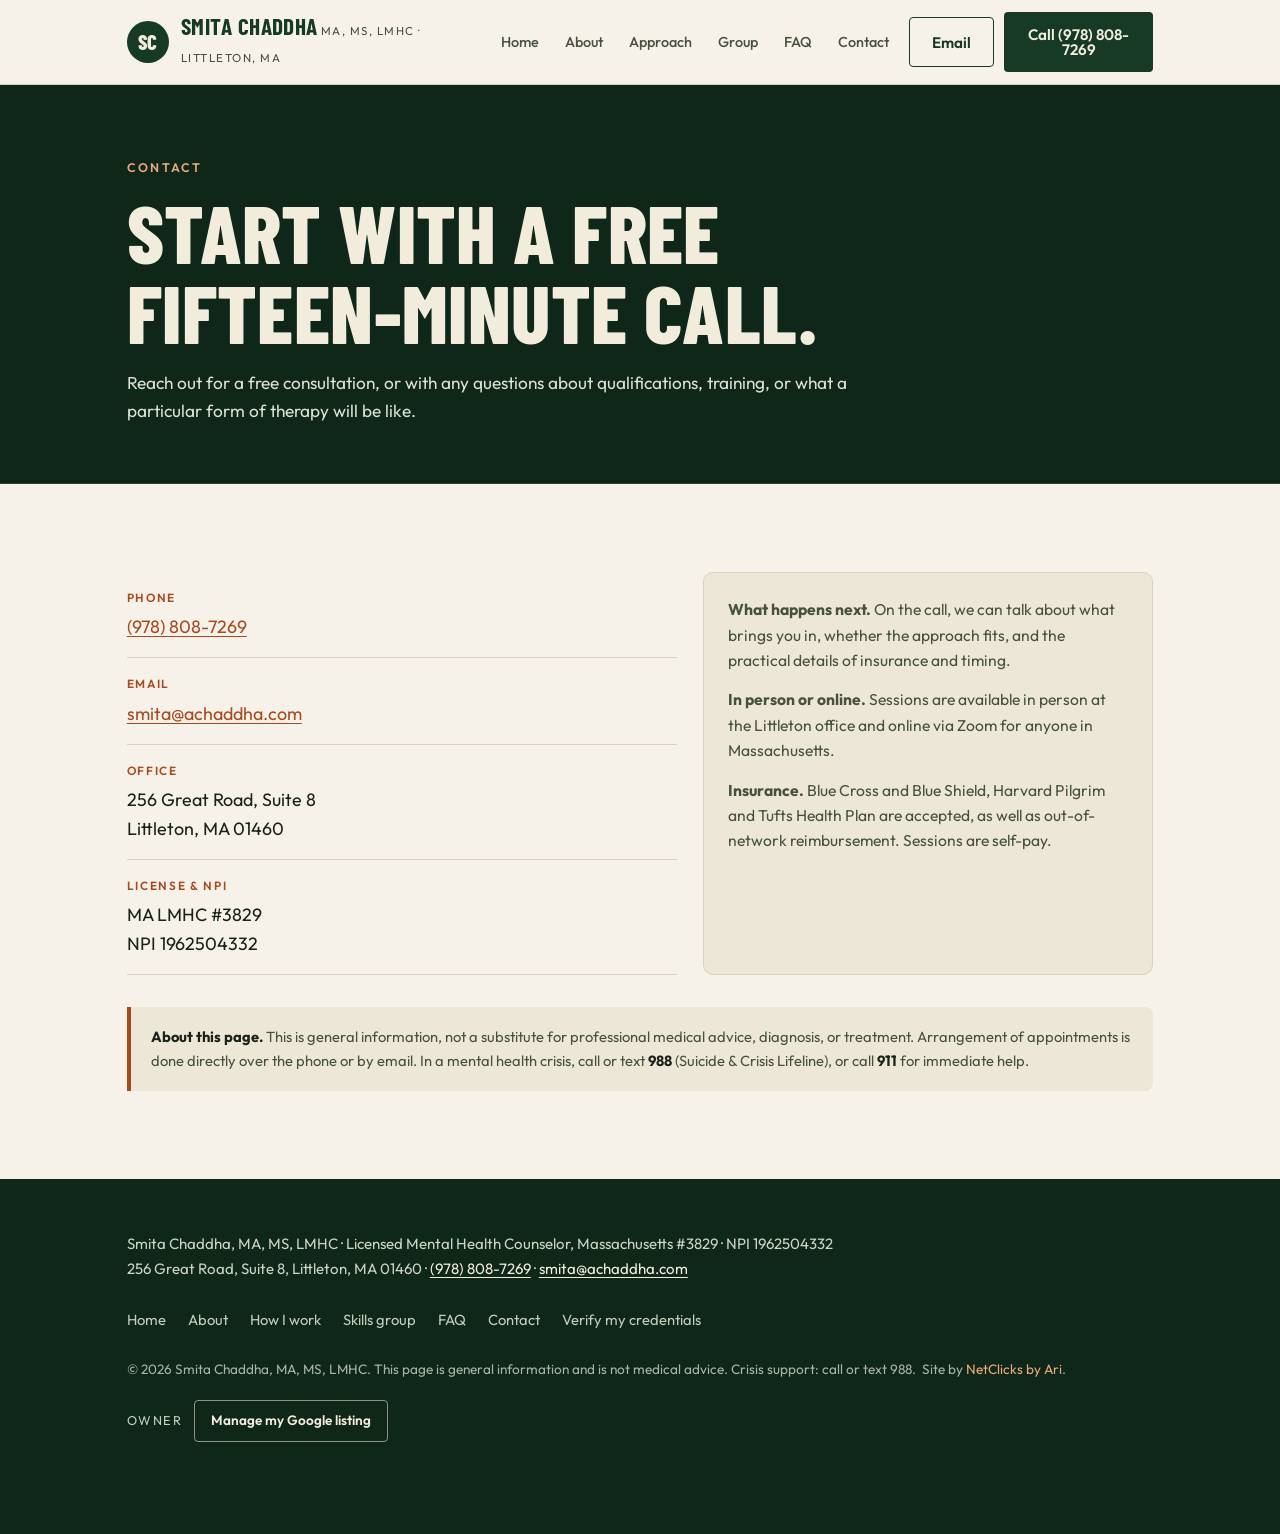
==== contact.html @ 4974ed4e "Create v2 site: trauma-first, no fees page, self-pay, no sliding scale/languages/ages, BU kept, onli" ====
<!DOCTYPE html>
<html lang="en">
<head>
<meta charset="UTF-8">
<meta name="viewport" content="width=device-width, initial-scale=1.0">
<title>Contact — Smita Chaddha, LMHC, Littleton MA</title>
<meta name="description" content="Contact Smita Chaddha, MA, MS, LMHC at 256 Great Road, Suite 8, Littleton, MA 01460. Call (978) 808-7269 or email smita@achaddha.com for a free 15-minute consultation.">
<link rel="canonical" href="https://ari-builds.github.io/smita-chaddha-v2/contact.html">
<meta property="og:type" content="website">
<meta property="og:site_name" content="Smita Chaddha, MA, MS, LMHC">
<meta property="og:title" content="Contact">
<meta property="og:description" content="Call (978) 808-7269 or email smita@achaddha.com for a free 15-minute consultation in Littleton, MA.">
<meta property="og:url" content="https://ari-builds.github.io/smita-chaddha-v2/contact.html">
<meta property="og:image" content="https://ari-builds.github.io/smita-chaddha-v2/assets/og-image.jpg">
<meta name="theme-color" content="#173A26">
<meta name="geo.region" content="US-MA">
<meta name="geo.placename" content="Littleton, Massachusetts">
<link rel="icon" href="favicon.svg" type="image/svg+xml">
<link rel="preconnect" href="https://fonts.googleapis.com">
<link rel="preconnect" href="https://fonts.gstatic.com" crossorigin>
<link rel="stylesheet" href="https://fonts.googleapis.com/css2?family=Barlow+Condensed:wght@600;700;800&family=Outfit:wght@400;500;600;700&display=swap">
<link rel="stylesheet" href="styles.css">
<script>
document.documentElement.classList.add('reveal');
window.__revealFailsafe = setTimeout(function () {
  document.documentElement.classList.remove('reveal');
}, 3000);
</script>
</head>
<body>

<a class="skip" href="#main">Skip to content</a>

<header class="site-header">
  <div class="bar">
    <a class="brand" href="index.html" aria-label="Smita Chaddha, LMHC — home">
      <span class="mark" aria-hidden="true">SC</span>
      <span>
        <span class="name">Smita Chaddha</span>
        <span class="sub">MA, MS, LMHC · Littleton, MA</span>
      </span>
    </a>
    <nav class="site-nav" aria-label="Primary">
      <a href="index.html">Home</a>
      <a href="about.html">About</a>
      <a href="approach.html">Approach</a>
      <a href="group.html">Group</a>
      <a href="faq.html">FAQ</a>
      <a href="contact.html" aria-current="page">Contact</a>
    </nav>
    <div class="head-actions">
      <a class="btn btn-outline" href="mailto:smita@achaddha.com">Email</a>
      <a class="btn btn-green" href="tel:+19788087269">Call (978) 808-7269</a>
      <button id="menuBtn" type="button" aria-label="Open menu" aria-expanded="false" aria-controls="mobileMenu">
        <svg width="22" height="16" viewBox="0 0 22 16" fill="none" aria-hidden="true"><path d="M1 1h20M1 8h20M1 15h20" stroke="currentColor" stroke-width="2" stroke-linecap="round"/></svg>
      </button>
    </div>
  </div>
</header>

<div class="mobile-menu" id="mobileMenu" aria-hidden="true">
  <div class="mm-head">
    <div class="mm-title">Smita Chaddha, LMHC</div>
    <button id="menuClose" type="button" aria-label="Close menu">&#10005;</button>
  </div>
  <nav class="mm-links" aria-label="Mobile">
    <a href="index.html">Home</a>
    <a href="about.html">About</a>
    <a href="approach.html">Approach</a>
    <a href="group.html">Group</a>
    <a href="faq.html">FAQ</a>
    <a href="contact.html">Contact</a>
  </nav>
  <div class="mm-cta">
    <a class="btn btn-solid" href="tel:+19788087269">Call</a>
    <a class="btn btn-ghost-light" href="mailto:smita@achaddha.com">Email</a>
  </div>
  <div class="mm-phone">(978) 808-7269 · Littleton, MA</div>
</div>

<main id="main">

<section class="page-hero" aria-labelledby="contact-title">
  <div class="container">
    <p class="kicker">Contact</p>
    <h1 id="contact-title">Start with a free fifteen-minute call.</h1>
    <p class="page-lede">Reach out for a free consultation, or with any questions about qualifications, training, or what a particular form of therapy will be like.</p>
  </div>
</section>

<section class="section" id="contact">
  <div class="container">
    <div class="contact-grid">
      <div class="rv">
        <div class="contact-block"><div class="label">Phone</div><div class="value"><a href="tel:+19788087269">(978) 808-7269</a></div></div>
        <div class="contact-block"><div class="label">Email</div><div class="value"><a href="mailto:smita@achaddha.com">smita@achaddha.com</a></div></div>
        <div class="contact-block"><div class="label">Office</div><div class="value">256 Great Road, Suite 8<br>Littleton, MA 01460</div></div>
        <div class="contact-block"><div class="label">License &amp; NPI</div><div class="value">MA LMHC #3829<br>NPI 1962504332</div></div>
      </div>
      <div class="note-box rv">
        <p><strong>What happens next.</strong> On the call, we can talk about what brings you in, whether the approach fits, and the practical details of insurance and timing.</p>
        <p><strong>In person or online.</strong> Sessions are available in person at the Littleton office and online via Zoom for anyone in Massachusetts.</p>
        <p><strong>Insurance.</strong> Blue Cross and Blue Shield, Harvard Pilgrim and Tufts Health Plan are accepted, as well as out-of-network reimbursement. Sessions are self-pay.</p>
      </div>
    </div>
    <p class="disclaimer">
      <strong>About this page.</strong> This is general information, not a substitute for professional medical advice, diagnosis, or treatment. Arrangement of appointments is done directly over the phone or by email. In a mental health crisis, call or text <strong>988</strong> (Suicide &amp; Crisis Lifeline), or call <strong>911</strong> for immediate help.
    </p>
  </div>
</section>

</main>

<footer class="site-footer">
  <div class="container">
    <div class="nap">
      Smita Chaddha, MA, MS, LMHC · Licensed Mental Health Counselor, Massachusetts #3829 · NPI 1962504332<br>
      256 Great Road, Suite 8, Littleton, MA 01460 · <a href="tel:+19788087269">(978) 808-7269</a> · <a href="mailto:smita@achaddha.com">smita@achaddha.com</a>
    </div>
    <div class="footer-links">
      <a href="index.html">Home</a><a href="about.html">About</a><a href="approach.html">How I work</a><a href="group.html">Skills group</a>
      <a href="faq.html">FAQ</a><a href="contact.html">Contact</a>
      <a href="verify.html">Verify my credentials</a>
    </div>
    <p class="colophon">&copy; <span id="year">2026</span> Smita Chaddha, MA, MS, LMHC. This page is general information and is not medical advice. Crisis support: call or text 988.&nbsp; Site by <a href="https://netclicksbyari.tech" target="_blank" rel="noopener">NetClicks by Ari</a>.</p>
    <div class="owner-tools">
      <span class="owner-label" id="owner-label">Owner</span>
      <a class="btn btn-ghost-light" href="https://business.google.com/" target="_blank" rel="noopener" aria-describedby="owner-label">Manage my Google listing</a>
    </div>
  </div>
</footer>

<div class="mobile-bar">
  <a class="btn btn-solid" href="tel:+19788087269">Call (978) 808-7269</a>
  <a class="btn btn-ghost-light" href="mailto:smita@achaddha.com">Email</a>
</div>

<script src="site.js" defer></script>

</body>
</html>
---- styles.css ----
/* ==========================================================================
   Smita Chaddha, MA, MS, LMHC - shared design system
   Palette: deep evergreen + warm cream + accessible clay accent.
   Layout & type language adapted from the Nevan / Repairs-N-Moore builds:
   sticky blurred header, condensed display type, card grids, dark feature
   bands, full-screen mobile menu, sticky mobile call bar.
   All text/background pairs verified for WCAG AA contrast.
   ========================================================================== */

:root{
  --paper:#F6F2E9;
  --paper-2:#EDE7D8;
  --ink:#182219;
  --ink-soft:#46523F;
  --line:#DAD2BE;
  --line-strong:#C9BFAD;
  --evergreen:#173A26;
  --evergreen-2:#0F2718;
  --cream:#F2ECDD;
  --cream-soft:#C3CEBB;
  --accent:#A84A20;
  --accent-hover:#8A3A15;
  --accent-light:#E9A87E;
  --radius:4px;
  --maxw:1180px;
  --pad:6%;
  --shadow:0 1px 2px rgba(24,34,25,.05), 0 18px 40px -24px rgba(24,34,25,.25);
  --font-display:"Barlow Condensed",Impact,system-ui,sans-serif;
  --font-body:"Outfit",system-ui,-apple-system,"Segoe UI",Roboto,Arial,sans-serif;
}

*{box-sizing:border-box;}
html{scroll-behavior:smooth;scroll-padding-top:96px;}
body{
  margin:0;background:var(--paper);color:var(--ink);
  font:400 1.02rem/1.62 var(--font-body);
  -webkit-font-smoothing:antialiased;text-rendering:optimizeLegibility;
  overflow-x:hidden;
}
img{display:block;max-width:100%;}
a{color:var(--accent);text-decoration-thickness:1px;text-underline-offset:3px;}
a:hover{color:var(--accent-hover);}
:focus-visible{outline:3px solid var(--accent);outline-offset:3px;border-radius:3px;}

h1,h2,h3,h4{
  font-family:var(--font-display);font-weight:700;color:var(--evergreen);
  margin:0;line-height:.98;letter-spacing:.005em;text-transform:uppercase;
}
h1{font-size:clamp(2.4rem,6.4vw,5.4rem);font-weight:800;}
h2{font-size:clamp(2rem,4.6vw,3.6rem);}
h3{font-size:clamp(1.35rem,2.2vw,1.9rem);line-height:1.02;}
p{margin:0 0 1em;}
p:last-child{margin-bottom:0;}

.container{max-width:var(--maxw);margin:0 auto;padding:0 var(--pad);}

.skip{position:fixed;left:12px;top:-100px;background:var(--evergreen);color:var(--cream);
  padding:12px 18px;z-index:200;border-radius:var(--radius);transition:top .2s;}
.skip:focus{top:12px;}

.kicker{
  font:600 .78rem/1.4 var(--font-body);letter-spacing:.18em;text-transform:uppercase;
  color:var(--accent);margin:0 0 1.1em;
}
.on-dark .kicker{color:var(--accent-light);}

/* ---------- header ---------- */
.site-header{
  position:sticky;top:0;z-index:60;
  background:color-mix(in srgb,var(--paper) 88%,transparent);
  backdrop-filter:blur(12px);-webkit-backdrop-filter:blur(12px);
  border-bottom:1px solid var(--line);
}
.site-header .bar{display:flex;align-items:center;justify-content:space-between;gap:20px;
  max-width:var(--maxw);margin:0 auto;padding:12px var(--pad);}
.brand{display:flex;align-items:center;gap:12px;text-decoration:none;color:inherit;}
.brand .mark{
  width:42px;height:42px;flex:none;border-radius:50%;
  background:var(--evergreen);color:var(--cream);
  display:grid;place-items:center;font-family:var(--font-display);
  font-weight:800;font-size:1.3rem;letter-spacing:.02em;
}
.brand .name{font-family:var(--font-display);font-weight:700;font-size:1.45rem;
  line-height:.95;color:var(--evergreen);text-transform:uppercase;letter-spacing:.02em;}
.brand .sub{font-size:.72rem;letter-spacing:.13em;text-transform:uppercase;color:var(--ink-soft);margin-top:3px;}
.site-nav{display:flex;align-items:center;gap:26px;font-size:.9rem;font-weight:500;}
.site-nav a{color:var(--ink-soft);text-decoration:none;}
.site-nav a:hover{color:var(--accent);}
.head-actions{display:flex;align-items:center;gap:10px;}
#menuBtn{display:none;}

/* ---------- buttons ---------- */
.btn{
  display:inline-flex;align-items:center;justify-content:center;gap:10px;
  padding:14px 22px;border:1px solid transparent;border-radius:var(--radius);
  font:600 .95rem/1 var(--font-body);text-decoration:none;cursor:pointer;
  transition:background .18s,color .18s,border-color .18s,transform .18s;
  min-height:50px;text-align:center;
}
.btn:hover{transform:translateY(-2px);}
.btn svg{width:17px;height:17px;flex:none;}
.btn-solid{background:var(--accent);color:#fff;}
.btn-solid:hover{background:var(--accent-hover);color:#fff;}
.btn-green{background:var(--evergreen);color:var(--cream);}
.btn-green:hover{background:var(--evergreen-2);color:var(--cream);}
.btn-outline{background:transparent;color:var(--evergreen);border-color:var(--evergreen);}
.btn-outline:hover{background:var(--evergreen);color:var(--cream);}
.btn-ghost-light{background:transparent;color:var(--cream);border-color:rgba(242,236,221,.55);}
.btn-ghost-light:hover{background:rgba(242,236,221,.14);color:var(--cream);}
.btn-block{width:100%;}

/* ---------- hero ---------- */
.hero{position:relative;overflow:hidden;isolation:isolate;color:var(--cream);
  min-height:min(88vh,820px);display:flex;align-items:flex-end;background:var(--evergreen-2);}
.hero-media{position:absolute;inset:-24% 0;z-index:-3;will-change:transform;}
.hero-media img{width:100%;height:100%;object-fit:cover;object-position:center 54%;}
.hero-scrim{position:absolute;inset:0;z-index:-2;
  background:
    linear-gradient(90deg,rgba(9,24,15,.9) 0%,rgba(9,24,15,.62) 46%,rgba(9,24,15,.24) 100%),
    linear-gradient(0deg,rgba(9,24,15,.72) 0%,rgba(9,24,15,0) 46%);
}
.hero-inner{position:relative;flex:0 0 100%;width:100%;max-width:var(--maxw);margin:0 auto;
  padding:86px var(--pad) 108px;}
.hero .kicker{color:var(--accent-light);}
.hero h1{color:var(--cream);max-width:16ch;text-shadow:0 2px 26px rgba(0,0,0,.35);}
.hero h1 em{font-style:normal;color:var(--accent-light);}
.hero .lede{margin-top:18px;max-width:34rem;font-size:1.08rem;color:#EAE4D6;}
.hero-creds{margin-top:18px;font-size:.88rem;letter-spacing:.02em;color:#CFD6C8;}
.hero-creds strong{color:#EAE4D6;font-weight:600;}
.hero-actions{margin-top:26px;display:flex;flex-wrap:wrap;align-items:center;gap:14px;}
.hero-note{flex-basis:100%;font-size:.92rem;color:#DCE1D3;}
.hero-note a{color:var(--accent-light);font-weight:600;}
.hero-badges{margin-top:28px;display:flex;flex-wrap:wrap;gap:8px;list-style:none;padding:0;}
.hero-badges li{
  font-size:.8rem;letter-spacing:.02em;color:#EDE7D8;
  border:1px solid rgba(242,236,221,.4);border-radius:999px;padding:6px 13px;
}
.hero-foot{position:absolute;bottom:22px;left:50%;transform:translateX(-50%);
  width:100%;max-width:var(--maxw);padding:14px var(--pad) 0;
  display:flex;justify-content:space-between;gap:16px;
  font-size:.72rem;letter-spacing:.14em;text-transform:uppercase;color:#C8D2C0;
  border-top:1px solid rgba(242,236,221,.28);}

@media (min-width:881px){
  .hero .kicker{font-size:1.18rem;letter-spacing:.14em;}
}

/* ---------- subpage banner ---------- */
.page-hero{background:var(--evergreen-2);color:var(--cream);padding:74px 0 58px;
  border-bottom:1px solid rgba(242,236,221,.14);}
.page-hero .kicker{color:var(--accent-light);}
.page-hero h1{color:var(--cream);max-width:20ch;}
.page-hero .page-lede{margin-top:18px;max-width:48rem;font-size:1.08rem;color:#DCE1D3;}

/* ---------- stat band ---------- */
.stats{background:var(--evergreen);color:var(--cream);border-top:1px solid rgba(242,236,221,.14);}
.stats .row{display:grid;grid-template-columns:repeat(4,1fr);gap:18px;
  max-width:var(--maxw);margin:0 auto;padding:22px var(--pad);}
.stats .row div{font-family:var(--font-display);font-weight:600;font-size:1.25rem;
  text-transform:uppercase;letter-spacing:.04em;}
.stats .row span{display:block;font-family:var(--font-body);font-size:.8rem;
  letter-spacing:.06em;color:var(--cream-soft);text-transform:none;margin-top:4px;}

/* ---------- generic section ---------- */
.section{padding:88px 0;}
.section.alt{background:var(--paper-2);}
.section.dark{background:var(--evergreen);color:var(--cream);}
.section.dark h2,.section.dark h3{color:var(--cream);}
.section.dark p{color:#DCE1D3;}
.section-head{display:grid;grid-template-columns:1fr;gap:14px;margin-bottom:44px;}
.section-head h2{max-width:24ch;}
.section-head .lede{color:var(--ink-soft);max-width:52ch;font-size:1.06rem;}
.section.dark .section-head .lede{color:#D6DCCE;}

/* ---------- cards ---------- */
.card{background:var(--paper);border:1px solid var(--line);border-radius:10px;padding:26px;}
.section.alt .card{background:var(--paper);}
.grid{display:grid;gap:16px;}
.grid-2{grid-template-columns:repeat(2,1fr);}
.grid-3{grid-template-columns:repeat(3,1fr);}
.card h3{margin-bottom:10px;}
.card p{color:var(--ink-soft);font-size:.98rem;}

/* cred grid */
.cred-grid{display:grid;grid-template-columns:repeat(2,1fr);gap:14px;}
.cred .label{font-size:.74rem;letter-spacing:.14em;text-transform:uppercase;
  color:var(--accent);font-weight:600;margin-bottom:6px;}
.cred .value{font-size:1rem;color:var(--ink);}

/* pull quote */
.pullquote{margin:0 0 34px;padding:22px 0 22px 26px;border-left:4px solid var(--accent);}
.pullquote p{font-family:var(--font-display);font-weight:600;font-size:clamp(1.4rem,2.6vw,2.1rem);
  line-height:1.06;text-transform:uppercase;color:var(--evergreen);margin:0 0 12px;}
.pullquote cite{font-style:normal;font-size:.85rem;letter-spacing:.08em;
  text-transform:uppercase;color:var(--ink-soft);}

/* approach */
.approach-grid{display:grid;grid-template-columns:repeat(2,1fr);gap:16px;}
.approach .abbr{display:inline-block;font-family:var(--font-display);font-weight:700;
  font-size:.82rem;letter-spacing:.12em;text-transform:uppercase;color:var(--accent);
  margin-bottom:8px;}

/* focus tags */
.tags{display:flex;flex-wrap:wrap;gap:9px;list-style:none;padding:0;margin:0;}
.tags li{border:1px solid var(--line);border-radius:999px;padding:7px 15px;
  font-size:.9rem;color:var(--ink);background:var(--paper);}
.section.alt .tags li{background:var(--paper);}

/* ---------- group feature ---------- */
.feature{background:var(--evergreen-2);color:var(--cream);border-radius:12px;padding:38px;
  border:1px solid rgba(242,236,221,.14);}
.feature h3{color:var(--cream);font-size:clamp(1.5rem,2.6vw,2.2rem);margin-bottom:14px;}
.feature p{color:#DCE1D3;}
.modules{list-style:none;padding:0;margin:22px 0;display:grid;grid-template-columns:1fr 1fr;gap:10px 24px;}
.modules li{position:relative;padding-left:24px;color:#E7ECDF;}
.modules li::before{content:"";position:absolute;left:0;top:.55em;width:10px;height:10px;
  border-radius:50%;background:var(--accent-light);}
.feature-meta{display:grid;grid-template-columns:repeat(4,1fr);gap:18px;margin-top:26px;
  border-top:1px solid rgba(242,236,221,.2);padding-top:22px;}
.feature-meta div{font-size:1rem;color:var(--cream);}
.feature-meta span{display:block;font-size:.72rem;letter-spacing:.14em;text-transform:uppercase;
  color:var(--accent-light);margin-bottom:5px;}

/* ---------- fees table ---------- */
.fee-table{width:100%;border-collapse:collapse;font-size:1rem;}
.fee-table th,.fee-table td{text-align:left;padding:16px 18px;border-bottom:1px solid var(--line);
  vertical-align:top;}
.fee-table thead th{font-family:var(--font-display);font-weight:700;font-size:1.05rem;
  text-transform:uppercase;letter-spacing:.06em;color:var(--evergreen);
  background:var(--paper-2);border-bottom:2px solid var(--evergreen);}
.fee-table tbody th{font-weight:600;color:var(--evergreen);width:34%;}
.fee-table td{color:var(--ink-soft);}

/* ---------- faq ---------- */
.faq-item{border:1px solid var(--line);border-radius:10px;background:var(--paper);
  margin-bottom:12px;overflow:hidden;}
.faq-item summary{
  cursor:pointer;list-style:none;padding:18px 52px 18px 20px;position:relative;
  font-family:var(--font-display);font-weight:600;font-size:1.2rem;line-height:1.12;
  text-transform:uppercase;color:var(--evergreen);
}
.faq-item summary::-webkit-details-marker{display:none;}
.faq-item summary::after{
  content:"+";position:absolute;right:20px;top:50%;transform:translateY(-50%);
  font-family:var(--font-body);font-weight:400;font-size:1.5rem;color:var(--accent);
}
.faq-item[open] summary::after{content:"\2013";}
.faq-item summary:hover{color:var(--accent);}
.faq-item .answer{padding:0 20px 20px;color:var(--ink-soft);border-top:1px solid var(--line);
  margin-top:0;padding-top:16px;}

/* ---------- contact ---------- */
.contact-grid{display:grid;grid-template-columns:1.1fr .9fr;gap:26px;}
.contact-block{padding:16px 0;border-bottom:1px solid var(--line);}
.contact-block .label{font-size:.74rem;letter-spacing:.14em;text-transform:uppercase;
  color:var(--accent);font-weight:600;margin-bottom:5px;}
.contact-block .value{font-size:1.12rem;}
.note-box{background:var(--paper-2);border:1px solid var(--line);border-radius:10px;padding:24px;}
.note-box p{color:var(--ink-soft);font-size:.98rem;margin-bottom:14px;}
.note-box p:last-child{margin-bottom:0;}

.disclaimer{margin-top:32px;padding:18px 20px;border-left:4px solid var(--accent);
  background:var(--paper-2);border-radius:0 8px 8px 0;font-size:.92rem;color:var(--ink-soft);}
.disclaimer strong{color:var(--ink);}

/* ---------- profiles ---------- */
.profile-list{display:grid;gap:12px;}
.profile-row{display:flex;align-items:center;justify-content:space-between;gap:20px;
  background:var(--paper);border:1px solid var(--line);border-radius:10px;padding:18px 22px;}
.profile-row .pname{font-family:var(--font-display);font-weight:700;font-size:1.2rem;
  text-transform:uppercase;color:var(--evergreen);letter-spacing:.02em;}
.profile-row .pdesc{display:block;color:var(--ink-soft);font-size:.94rem;margin-top:4px;}
.profile-row a{font-weight:600;white-space:nowrap;}

/* ---------- final cta ---------- */
.final-cta{background:var(--evergreen);color:var(--cream);padding:80px 0;}
.final-cta h2{color:var(--cream);max-width:18ch;}
.final-cta p{color:#DCE1D3;margin-top:18px;max-width:46rem;}
.final-cta .hero-actions{margin-top:28px;justify-content:flex-start;}

/* ---------- footer ---------- */
.site-footer{background:var(--evergreen-2);color:var(--cream-soft);padding:52px 0 92px;}
.site-footer .nap{font-size:.94rem;line-height:1.7;color:#CBD4C3;}
.site-footer .nap a{color:var(--cream);}
.site-footer .footer-links{display:flex;flex-wrap:wrap;gap:8px 22px;margin:26px 0;font-size:.92rem;}
.site-footer .footer-links a{color:var(--cream-soft);text-decoration:none;}
.site-footer .footer-links a:hover{color:var(--cream);text-decoration:underline;}
.site-footer .colophon{font-size:.85rem;color:#A9B4A1;margin:0;}
.site-footer .colophon a{color:var(--accent-light);text-decoration:none;}
.site-footer .colophon a:hover{text-decoration:underline;}
.owner-tools{margin-top:20px;display:flex;align-items:center;gap:12px;}
.owner-label{font-size:.8rem;letter-spacing:.12em;text-transform:uppercase;color:var(--cream-soft);}
.owner-tools .btn{min-height:42px;padding:9px 16px;font-size:.85rem;}

/* ---------- mobile menu ---------- */
.mobile-menu{position:fixed;inset:0;z-index:100;display:none;flex-direction:column;
  background:var(--evergreen-2);color:var(--cream);padding:20px var(--pad) 28px;overflow:auto;}
.mobile-menu.open{display:flex;}
.mobile-menu .mm-head{display:flex;align-items:center;justify-content:space-between;}
.mobile-menu .mm-title{font-family:var(--font-display);font-weight:700;font-size:1.4rem;
  text-transform:uppercase;letter-spacing:.02em;}
#menuClose{width:46px;height:46px;border-radius:50%;border:1px solid rgba(242,236,221,.35);
  background:transparent;color:var(--cream);font-size:1.2rem;cursor:pointer;}
.mobile-menu .mm-links{display:flex;flex-direction:column;gap:14px;margin-top:44px;}
.mobile-menu .mm-links a{font-family:var(--font-display);font-weight:700;font-size:2.5rem;
  line-height:1;text-transform:uppercase;color:var(--cream);text-decoration:none;}
.mobile-menu .mm-links a:hover{color:var(--accent-light);}
.mobile-menu .mm-cta{margin-top:auto;display:grid;grid-template-columns:1fr 1fr;gap:10px;}
.mobile-menu .mm-cta .btn{width:100%;}
.mobile-menu .mm-phone{margin-top:18px;text-align:center;font-family:var(--font-display);
  font-size:1rem;letter-spacing:.14em;text-transform:uppercase;color:var(--cream-soft);}
body.locked{overflow:hidden;}

/* ---------- sticky mobile bar ---------- */
.mobile-bar{display:none;}

/* ---------- motion (subtle; all disabled by prefers-reduced-motion) ---------- */
.site-nav a{position:relative;}
.site-nav a::after{content:"";position:absolute;left:0;right:0;bottom:-5px;height:2px;
  background:var(--accent);transform:scaleX(0);transform-origin:left;transition:transform .25s ease;}
.site-nav a:hover::after{transform:scaleX(1);}

.card,.feature,.profile-row{transition:box-shadow .25s ease,border-color .25s ease;}
.card:hover,.feature:hover,.profile-row:hover{box-shadow:0 16px 36px -20px rgba(24,34,25,.4);}
.card:hover{border-color:var(--line-strong);}

.hero-inner>*{animation:rise .7s cubic-bezier(.2,.7,.3,1) both;}
.hero-inner>:nth-child(2){animation-delay:.09s}
.hero-inner>:nth-child(3){animation-delay:.18s}
.hero-inner>:nth-child(4){animation-delay:.27s}
.hero-inner>:nth-child(5){animation-delay:.36s}
.hero-inner>:nth-child(6){animation-delay:.45s}
@keyframes rise{from{opacity:0;transform:translateY(16px)}to{opacity:1;transform:none}}
.hero-media img{animation:heroIn 1.2s ease-out both;}
@keyframes heroIn{from{opacity:.3;transform:scale(1.06)}to{opacity:1;transform:scale(1)}}
.hero-actions .btn-solid{animation:callPulse 3s ease-in-out 1.6s infinite;}
@keyframes callPulse{0%,100%{box-shadow:0 0 0 0 rgba(233,168,126,.5)}50%{box-shadow:0 0 0 12px rgba(233,168,126,0)}}
.mobile-menu.open .mm-links a{animation:mmIn .4s cubic-bezier(.2,.7,.3,1) both;}
.mobile-menu.open .mm-links a:nth-child(1){animation-delay:.03s}
.mobile-menu.open .mm-links a:nth-child(2){animation-delay:.07s}
.mobile-menu.open .mm-links a:nth-child(3){animation-delay:.11s}
.mobile-menu.open .mm-links a:nth-child(4){animation-delay:.15s}
.mobile-menu.open .mm-links a:nth-child(5){animation-delay:.19s}
.mobile-menu.open .mm-links a:nth-child(6){animation-delay:.23s}
@keyframes mmIn{from{opacity:0;transform:translateY(10px)}to{opacity:1;transform:none}}

/* ---------- reveal ---------- */
.rv{transition:opacity .6s cubic-bezier(.2,.7,.3,1),transform .6s cubic-bezier(.2,.7,.3,1);}
html.reveal .rv{opacity:0;transform:translateY(16px);}
html.reveal .rv.in{opacity:1;transform:none;}

/* ---------- responsive ---------- */
@media (max-width:1040px){
  .grid-3{grid-template-columns:repeat(2,1fr);}
  .cred-grid{grid-template-columns:1fr 1fr;}
}
@media (max-width:880px){
  :root{--pad:6%;}
  .site-nav,.head-actions .btn-green{display:none;}
  #menuBtn{display:inline-flex;align-items:center;justify-content:center;width:46px;height:46px;
    border:1px solid var(--line);border-radius:50%;background:transparent;color:var(--evergreen);cursor:pointer;}
  .contact-grid{grid-template-columns:1fr;}
  .feature-meta{grid-template-columns:1fr 1fr;}
}
@media (max-width:640px){
  h1{font-size:clamp(2.5rem,13vw,3.6rem);}
  h2{font-size:clamp(1.9rem,8.6vw,2.6rem);}
  p{line-height:1.6;}
  .section{padding:60px 0 56px;}
  .grid-2,.grid-3,.approach-grid,.cred-grid{grid-template-columns:1fr;}
  .modules{grid-template-columns:1fr;}
  .stats .row{grid-template-columns:1fr 1fr;}
  .hero{min-height:auto;}
  .hero-inner{padding:86px var(--pad) 40px;}
  .hero h1{max-width:none;text-wrap:balance;}
  .hero .lede{font-size:1.13rem;line-height:1.62;max-width:none;}
  .hero-actions .btn{width:100%;justify-content:center;}
  .hero-note{margin-top:2px;}
  .hero-badges li{font-size:.74rem;padding:5px 11px;}
  .kicker{margin-bottom:.9em;}
  .card,.feature{padding:22px 18px;}
  .owner-tools{flex-direction:column;align-items:flex-start;gap:8px;}
  .page-hero{padding:58px 0 44px;}
  .page-hero h1{font-size:clamp(2.5rem,11vw,3.4rem);}
  .hero-foot{position:static;transform:none;max-width:none;margin:8px 0 0;padding-top:16px;}
  .hero-foot span:last-child{display:none;}
  .fee-table thead{display:none;}
  .fee-table tbody th,.fee-table tbody td{display:block;width:auto;border-bottom:0;padding:6px 0;}
  .fee-table tbody th{border-top:1px solid var(--line);padding-top:16px;}
  .fee-table tbody td{padding-bottom:14px;color:var(--ink-soft);}
  .profile-row{flex-direction:column;align-items:flex-start;gap:10px;}
  .mobile-menu .mm-links a{font-size:2.1rem;}

  /* sticky call bar replaces header buttons on phones */
  .head-actions{display:none;}
  .mobile-bar{
    display:grid;grid-template-columns:1fr 1fr;gap:10px;position:fixed;
    left:0;right:0;bottom:0;z-index:70;padding:11px 14px calc(11px + env(safe-area-inset-bottom));
    background:color-mix(in srgb,var(--evergreen-2) 94%,transparent);
    backdrop-filter:blur(10px);border-top:1px solid rgba(242,236,221,.2);
  }
  .mobile-bar .btn{min-height:48px;width:100%;}
  body{padding-bottom:calc(5rem + env(safe-area-inset-bottom));}
  .site-footer{padding-bottom:112px;}
}

@media (prefers-reduced-motion:reduce){
  html{scroll-behavior:auto;}
  .rv,html.reveal .rv{opacity:1;transform:none;transition:none;}
  *{animation:none!important;transition-duration:.01ms!important;}
  [data-depth]{transform:none!important;will-change:auto!important;}
}

@media print{
  .site-nav,.head-actions,#menuBtn,.mobile-bar,.final-cta,.hero-media,.hero-scrim,.mobile-menu{display:none!important;}
  body{background:#fff;padding:0;}
  .faq-item .answer{display:block!important;}
}
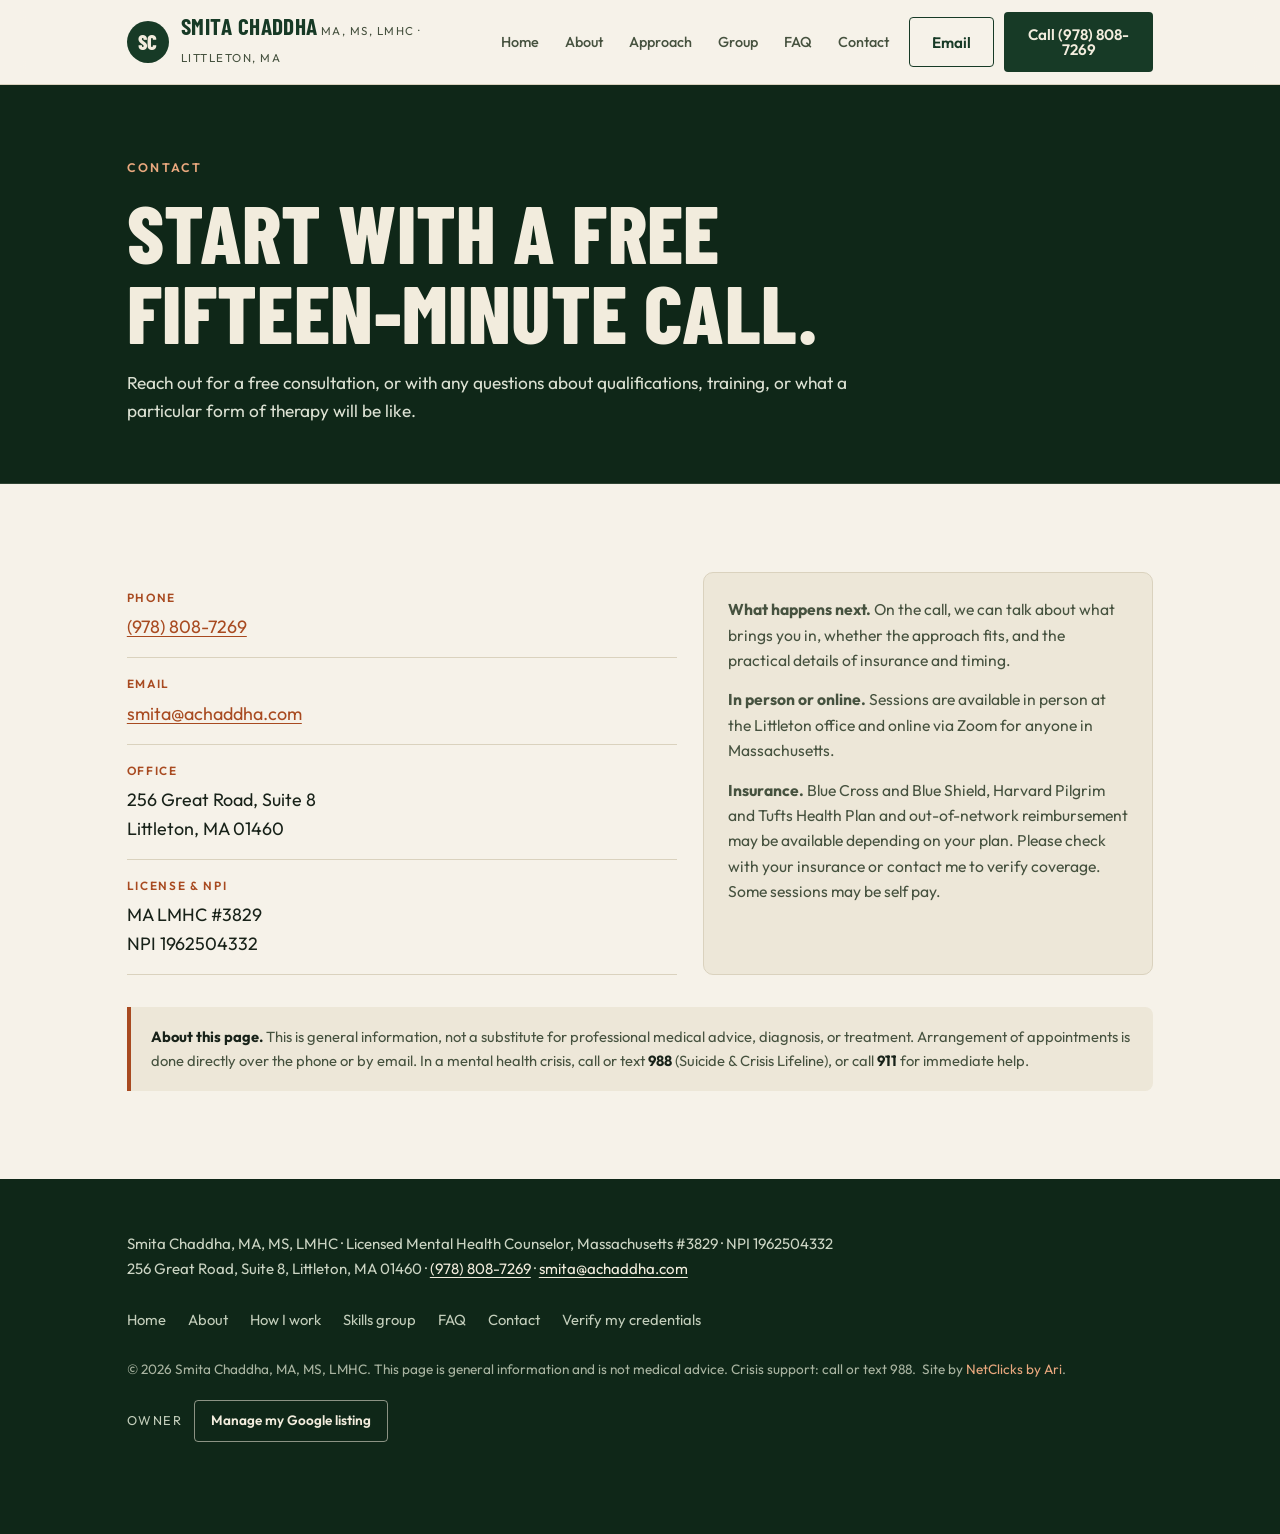
==== commit 6d20c44b: "V2 updates: blog page, insurance wording, 4 group modules with 8-week breakdown" ====
--- a/contact.html
+++ b/contact.html
@@ -1,141 +1,141 @@
-<!DOCTYPE html>
-<html lang="en">
-<head>
-<meta charset="UTF-8">
-<meta name="viewport" content="width=device-width, initial-scale=1.0">
-<title>Contact — Smita Chaddha, LMHC, Littleton MA</title>
-<meta name="description" content="Contact Smita Chaddha, MA, MS, LMHC at 256 Great Road, Suite 8, Littleton, MA 01460. Call (978) 808-7269 or email smita@achaddha.com for a free 15-minute consultation.">
-<link rel="canonical" href="https://ari-builds.github.io/smita-chaddha-v2/contact.html">
-<meta property="og:type" content="website">
-<meta property="og:site_name" content="Smita Chaddha, MA, MS, LMHC">
-<meta property="og:title" content="Contact">
-<meta property="og:description" content="Call (978) 808-7269 or email smita@achaddha.com for a free 15-minute consultation in Littleton, MA.">
-<meta property="og:url" content="https://ari-builds.github.io/smita-chaddha-v2/contact.html">
-<meta property="og:image" content="https://ari-builds.github.io/smita-chaddha-v2/assets/og-image.jpg">
-<meta name="theme-color" content="#173A26">
-<meta name="geo.region" content="US-MA">
-<meta name="geo.placename" content="Littleton, Massachusetts">
-<link rel="icon" href="favicon.svg" type="image/svg+xml">
-<link rel="preconnect" href="https://fonts.googleapis.com">
-<link rel="preconnect" href="https://fonts.gstatic.com" crossorigin>
-<link rel="stylesheet" href="https://fonts.googleapis.com/css2?family=Barlow+Condensed:wght@600;700;800&family=Outfit:wght@400;500;600;700&display=swap">
-<link rel="stylesheet" href="styles.css">
-<script>
-document.documentElement.classList.add('reveal');
-window.__revealFailsafe = setTimeout(function () {
-  document.documentElement.classList.remove('reveal');
-}, 3000);
-</script>
-</head>
-<body>
-
-<a class="skip" href="#main">Skip to content</a>
-
-<header class="site-header">
-  <div class="bar">
-    <a class="brand" href="index.html" aria-label="Smita Chaddha, LMHC — home">
-      <span class="mark" aria-hidden="true">SC</span>
-      <span>
-        <span class="name">Smita Chaddha</span>
-        <span class="sub">MA, MS, LMHC · Littleton, MA</span>
-      </span>
-    </a>
-    <nav class="site-nav" aria-label="Primary">
-      <a href="index.html">Home</a>
-      <a href="about.html">About</a>
-      <a href="approach.html">Approach</a>
-      <a href="group.html">Group</a>
-      <a href="faq.html">FAQ</a>
-      <a href="contact.html" aria-current="page">Contact</a>
-    </nav>
-    <div class="head-actions">
-      <a class="btn btn-outline" href="mailto:smita@achaddha.com">Email</a>
-      <a class="btn btn-green" href="tel:+19788087269">Call (978) 808-7269</a>
-      <button id="menuBtn" type="button" aria-label="Open menu" aria-expanded="false" aria-controls="mobileMenu">
-        <svg width="22" height="16" viewBox="0 0 22 16" fill="none" aria-hidden="true"><path d="M1 1h20M1 8h20M1 15h20" stroke="currentColor" stroke-width="2" stroke-linecap="round"/></svg>
-      </button>
-    </div>
-  </div>
-</header>
-
-<div class="mobile-menu" id="mobileMenu" aria-hidden="true">
-  <div class="mm-head">
-    <div class="mm-title">Smita Chaddha, LMHC</div>
-    <button id="menuClose" type="button" aria-label="Close menu">&#10005;</button>
-  </div>
-  <nav class="mm-links" aria-label="Mobile">
-    <a href="index.html">Home</a>
-    <a href="about.html">About</a>
-    <a href="approach.html">Approach</a>
-    <a href="group.html">Group</a>
-    <a href="faq.html">FAQ</a>
-    <a href="contact.html">Contact</a>
-  </nav>
-  <div class="mm-cta">
-    <a class="btn btn-solid" href="tel:+19788087269">Call</a>
-    <a class="btn btn-ghost-light" href="mailto:smita@achaddha.com">Email</a>
-  </div>
-  <div class="mm-phone">(978) 808-7269 · Littleton, MA</div>
-</div>
-
-<main id="main">
-
-<section class="page-hero" aria-labelledby="contact-title">
-  <div class="container">
-    <p class="kicker">Contact</p>
-    <h1 id="contact-title">Start with a free fifteen-minute call.</h1>
-    <p class="page-lede">Reach out for a free consultation, or with any questions about qualifications, training, or what a particular form of therapy will be like.</p>
-  </div>
-</section>
-
-<section class="section" id="contact">
-  <div class="container">
-    <div class="contact-grid">
-      <div class="rv">
-        <div class="contact-block"><div class="label">Phone</div><div class="value"><a href="tel:+19788087269">(978) 808-7269</a></div></div>
-        <div class="contact-block"><div class="label">Email</div><div class="value"><a href="mailto:smita@achaddha.com">smita@achaddha.com</a></div></div>
-        <div class="contact-block"><div class="label">Office</div><div class="value">256 Great Road, Suite 8<br>Littleton, MA 01460</div></div>
-        <div class="contact-block"><div class="label">License &amp; NPI</div><div class="value">MA LMHC #3829<br>NPI 1962504332</div></div>
-      </div>
-      <div class="note-box rv">
-        <p><strong>What happens next.</strong> On the call, we can talk about what brings you in, whether the approach fits, and the practical details of insurance and timing.</p>
-        <p><strong>In person or online.</strong> Sessions are available in person at the Littleton office and online via Zoom for anyone in Massachusetts.</p>
-        <p><strong>Insurance.</strong> Blue Cross and Blue Shield, Harvard Pilgrim and Tufts Health Plan are accepted, as well as out-of-network reimbursement. Sessions are self-pay.</p>
-      </div>
-    </div>
-    <p class="disclaimer">
-      <strong>About this page.</strong> This is general information, not a substitute for professional medical advice, diagnosis, or treatment. Arrangement of appointments is done directly over the phone or by email. In a mental health crisis, call or text <strong>988</strong> (Suicide &amp; Crisis Lifeline), or call <strong>911</strong> for immediate help.
-    </p>
-  </div>
-</section>
-
-</main>
-
-<footer class="site-footer">
-  <div class="container">
-    <div class="nap">
-      Smita Chaddha, MA, MS, LMHC · Licensed Mental Health Counselor, Massachusetts #3829 · NPI 1962504332<br>
-      256 Great Road, Suite 8, Littleton, MA 01460 · <a href="tel:+19788087269">(978) 808-7269</a> · <a href="mailto:smita@achaddha.com">smita@achaddha.com</a>
-    </div>
-    <div class="footer-links">
-      <a href="index.html">Home</a><a href="about.html">About</a><a href="approach.html">How I work</a><a href="group.html">Skills group</a>
-      <a href="faq.html">FAQ</a><a href="contact.html">Contact</a>
-      <a href="verify.html">Verify my credentials</a>
-    </div>
-    <p class="colophon">&copy; <span id="year">2026</span> Smita Chaddha, MA, MS, LMHC. This page is general information and is not medical advice. Crisis support: call or text 988.&nbsp; Site by <a href="https://netclicksbyari.tech" target="_blank" rel="noopener">NetClicks by Ari</a>.</p>
-    <div class="owner-tools">
-      <span class="owner-label" id="owner-label">Owner</span>
-      <a class="btn btn-ghost-light" href="https://business.google.com/" target="_blank" rel="noopener" aria-describedby="owner-label">Manage my Google listing</a>
-    </div>
-  </div>
-</footer>
-
-<div class="mobile-bar">
-  <a class="btn btn-solid" href="tel:+19788087269">Call (978) 808-7269</a>
-  <a class="btn btn-ghost-light" href="mailto:smita@achaddha.com">Email</a>
-</div>
-
-<script src="site.js" defer></script>
-
-</body>
+<!DOCTYPE html>
+<html lang="en">
+<head>
+<meta charset="UTF-8">
+<meta name="viewport" content="width=device-width, initial-scale=1.0">
+<title>Contact — Smita Chaddha, LMHC, Littleton MA</title>
+<meta name="description" content="Contact Smita Chaddha, MA, MS, LMHC at 256 Great Road, Suite 8, Littleton, MA 01460. Call (978) 808-7269 or email smita@achaddha.com for a free 15-minute consultation.">
+<link rel="canonical" href="https://ari-builds.github.io/smita-chaddha-v2/contact.html">
+<meta property="og:type" content="website">
+<meta property="og:site_name" content="Smita Chaddha, MA, MS, LMHC">
+<meta property="og:title" content="Contact">
+<meta property="og:description" content="Call (978) 808-7269 or email smita@achaddha.com for a free 15-minute consultation in Littleton, MA.">
+<meta property="og:url" content="https://ari-builds.github.io/smita-chaddha-v2/contact.html">
+<meta property="og:image" content="https://ari-builds.github.io/smita-chaddha-v2/assets/og-image.jpg">
+<meta name="theme-color" content="#173A26">
+<meta name="geo.region" content="US-MA">
+<meta name="geo.placename" content="Littleton, Massachusetts">
+<link rel="icon" href="favicon.svg" type="image/svg+xml">
+<link rel="preconnect" href="https://fonts.googleapis.com">
+<link rel="preconnect" href="https://fonts.gstatic.com" crossorigin>
+<link rel="stylesheet" href="https://fonts.googleapis.com/css2?family=Barlow+Condensed:wght@600;700;800&family=Outfit:wght@400;500;600;700&display=swap">
+<link rel="stylesheet" href="styles.css">
+<script>
+document.documentElement.classList.add('reveal');
+window.__revealFailsafe = setTimeout(function () {
+  document.documentElement.classList.remove('reveal');
+}, 3000);
+</script>
+</head>
+<body>
+
+<a class="skip" href="#main">Skip to content</a>
+
+<header class="site-header">
+  <div class="bar">
+    <a class="brand" href="index.html" aria-label="Smita Chaddha, LMHC — home">
+      <span class="mark" aria-hidden="true">SC</span>
+      <span>
+        <span class="name">Smita Chaddha</span>
+        <span class="sub">MA, MS, LMHC · Littleton, MA</span>
+      </span>
+    </a>
+    <nav class="site-nav" aria-label="Primary">
+      <a href="index.html">Home</a>
+      <a href="about.html">About</a>
+      <a href="approach.html">Approach</a>
+      <a href="group.html">Group</a>
+      <a href="faq.html">FAQ</a>
+      <a href="contact.html" aria-current="page">Contact</a>
+    </nav>
+    <div class="head-actions">
+      <a class="btn btn-outline" href="mailto:smita@achaddha.com">Email</a>
+      <a class="btn btn-green" href="tel:+19788087269">Call (978) 808-7269</a>
+      <button id="menuBtn" type="button" aria-label="Open menu" aria-expanded="false" aria-controls="mobileMenu">
+        <svg width="22" height="16" viewBox="0 0 22 16" fill="none" aria-hidden="true"><path d="M1 1h20M1 8h20M1 15h20" stroke="currentColor" stroke-width="2" stroke-linecap="round"/></svg>
+      </button>
+    </div>
+  </div>
+</header>
+
+<div class="mobile-menu" id="mobileMenu" aria-hidden="true">
+  <div class="mm-head">
+    <div class="mm-title">Smita Chaddha, LMHC</div>
+    <button id="menuClose" type="button" aria-label="Close menu">&#10005;</button>
+  </div>
+  <nav class="mm-links" aria-label="Mobile">
+    <a href="index.html">Home</a>
+    <a href="about.html">About</a>
+    <a href="approach.html">Approach</a>
+    <a href="group.html">Group</a>
+    <a href="faq.html">FAQ</a>
+    <a href="contact.html">Contact</a>
+  </nav>
+  <div class="mm-cta">
+    <a class="btn btn-solid" href="tel:+19788087269">Call</a>
+    <a class="btn btn-ghost-light" href="mailto:smita@achaddha.com">Email</a>
+  </div>
+  <div class="mm-phone">(978) 808-7269 · Littleton, MA</div>
+</div>
+
+<main id="main">
+
+<section class="page-hero" aria-labelledby="contact-title">
+  <div class="container">
+    <p class="kicker">Contact</p>
+    <h1 id="contact-title">Start with a free fifteen-minute call.</h1>
+    <p class="page-lede">Reach out for a free consultation, or with any questions about qualifications, training, or what a particular form of therapy will be like.</p>
+  </div>
+</section>
+
+<section class="section" id="contact">
+  <div class="container">
+    <div class="contact-grid">
+      <div class="rv">
+        <div class="contact-block"><div class="label">Phone</div><div class="value"><a href="tel:+19788087269">(978) 808-7269</a></div></div>
+        <div class="contact-block"><div class="label">Email</div><div class="value"><a href="mailto:smita@achaddha.com">smita@achaddha.com</a></div></div>
+        <div class="contact-block"><div class="label">Office</div><div class="value">256 Great Road, Suite 8<br>Littleton, MA 01460</div></div>
+        <div class="contact-block"><div class="label">License &amp; NPI</div><div class="value">MA LMHC #3829<br>NPI 1962504332</div></div>
+      </div>
+      <div class="note-box rv">
+        <p><strong>What happens next.</strong> On the call, we can talk about what brings you in, whether the approach fits, and the practical details of insurance and timing.</p>
+        <p><strong>In person or online.</strong> Sessions are available in person at the Littleton office and online via Zoom for anyone in Massachusetts.</p>
+        <p><strong>Insurance.</strong> Blue Cross and Blue Shield, Harvard Pilgrim and Tufts Health Plan and out-of-network reimbursement may be available depending on your plan. Please check with your insurance or contact me to verify coverage. Some sessions may be self pay.</p>
+      </div>
+    </div>
+    <p class="disclaimer">
+      <strong>About this page.</strong> This is general information, not a substitute for professional medical advice, diagnosis, or treatment. Arrangement of appointments is done directly over the phone or by email. In a mental health crisis, call or text <strong>988</strong> (Suicide &amp; Crisis Lifeline), or call <strong>911</strong> for immediate help.
+    </p>
+  </div>
+</section>
+
+</main>
+
+<footer class="site-footer">
+  <div class="container">
+    <div class="nap">
+      Smita Chaddha, MA, MS, LMHC · Licensed Mental Health Counselor, Massachusetts #3829 · NPI 1962504332<br>
+      256 Great Road, Suite 8, Littleton, MA 01460 · <a href="tel:+19788087269">(978) 808-7269</a> · <a href="mailto:smita@achaddha.com">smita@achaddha.com</a>
+    </div>
+    <div class="footer-links">
+      <a href="index.html">Home</a><a href="about.html">About</a><a href="approach.html">How I work</a><a href="group.html">Skills group</a>
+      <a href="faq.html">FAQ</a><a href="contact.html">Contact</a>
+      <a href="verify.html">Verify my credentials</a>
+    </div>
+    <p class="colophon">&copy; <span id="year">2026</span> Smita Chaddha, MA, MS, LMHC. This page is general information and is not medical advice. Crisis support: call or text 988.&nbsp; Site by <a href="https://netclicksbyari.tech" target="_blank" rel="noopener">NetClicks by Ari</a>.</p>
+    <div class="owner-tools">
+      <span class="owner-label" id="owner-label">Owner</span>
+      <a class="btn btn-ghost-light" href="https://business.google.com/" target="_blank" rel="noopener" aria-describedby="owner-label">Manage my Google listing</a>
+    </div>
+  </div>
+</footer>
+
+<div class="mobile-bar">
+  <a class="btn btn-solid" href="tel:+19788087269">Call (978) 808-7269</a>
+  <a class="btn btn-ghost-light" href="mailto:smita@achaddha.com">Email</a>
+</div>
+
+<script src="site.js" defer></script>
+
+</body>
 </html>
